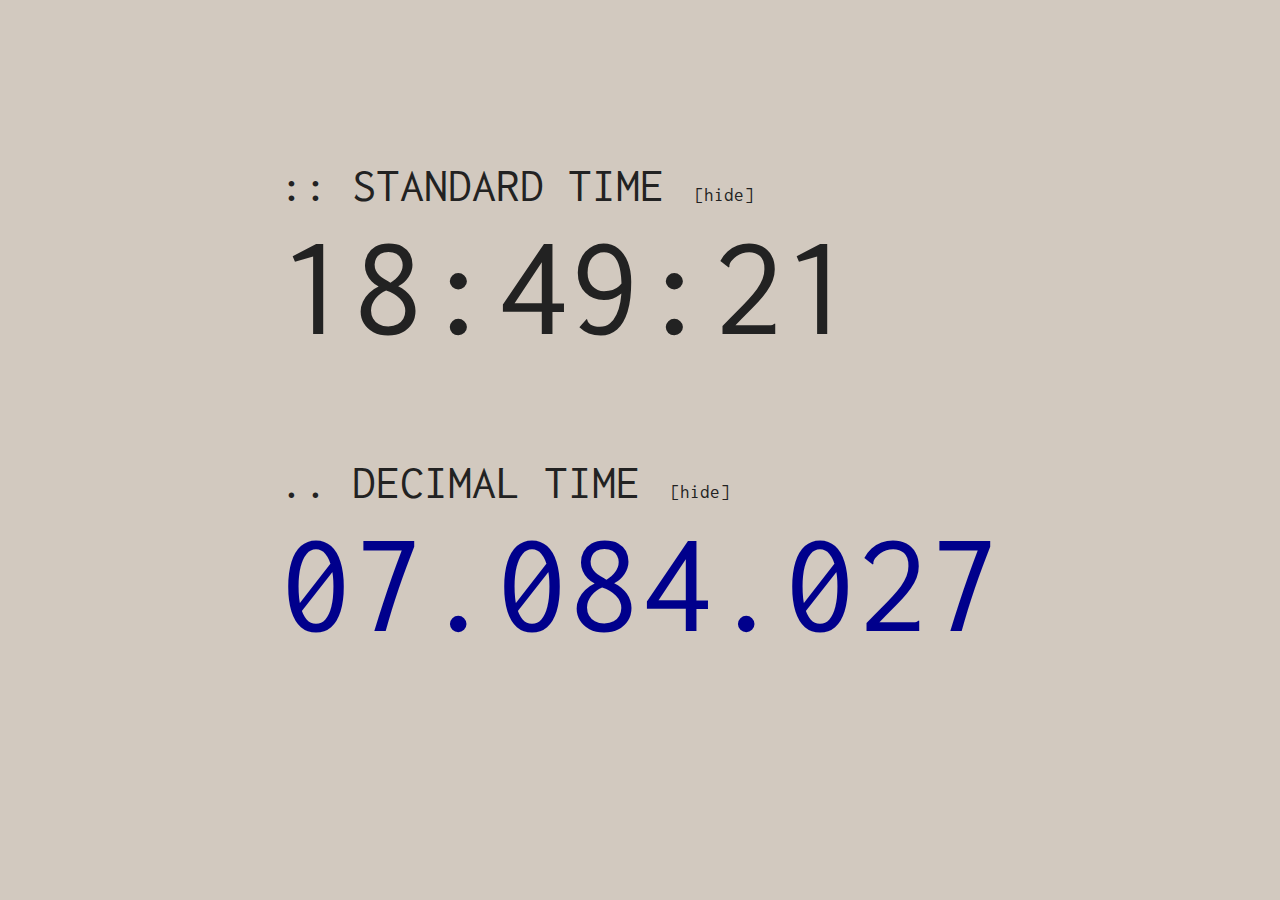
==== index.html @ 35bed472 "Initial commit" ====
<!DOCTYPE html>
<html>
  <head>
    <title>decimal</title>
    <meta charset="UTF-8">
    <meta name="viewport" content="width=device-width, initial-scale=1.0">
    <link rel="preconnect" href="https://fonts.googleapis.com">
    <link rel="preconnect" href="https://fonts.gstatic.com" crossorigin="">
    <link href="https://fonts.googleapis.com/css2?family=Inconsolata:wght@300&amp;display=swap" rel="stylesheet">
    <link href="styles.css" rel="stylesheet" type="text/css" media="all">
    <link rel="icon" type="image/x-icon" href="./favicon.png"> 
  </head>
  <body>
    <div class="clock-container">
      <div id="standard-clock">
        <span class="notation">::</span> <span class="label">STANDARD TIME</span> <button class="toggle" name="toggle-standard", onclick="toggleClock('standard-time', this)">[hide]</button>
        <div id="standard-time"></div>
      </div>
      <div id="decimal-clock">
        <span class="notation">..</span> <span class="label">DECIMAL TIME</span> <button class="toggle" name="toggle-decimal", onclick="toggleClock('decimal-time', this, showColor='rgb(0,0,140)')">[hide]</button>
        <div id="decimal-time"></div>
      </div>
    </div>
    <script>
      function updateStandardTime() {
        now = new Date();
        var hours = now.getHours();
        var minutes = now.getMinutes();
        var seconds = now.getSeconds();
        const newStnTime = ("00"+hours).slice(-2)+":"+("00"+minutes).slice(-2)+":"+("00"+seconds).slice(-2);
        const prevStnTime = document.getElementById("standard-time").innerHTML;
        if (newStnTime != prevStnTime) {
          document.getElementById("standard-time").innerHTML = newStnTime;
        }
      }

      function updateDecimalTime() {
        stnSecs = standardTimeToSeconds(new Date());
        decSecs = stnSecs * (100000 / 86400);
        decHrs = Math.floor(decSecs / 10000);
        decSecs = decSecs - 10000 * decHrs;
        decMins = Math.floor(decSecs / 100);
        decSecs = Math.floor(decSecs - 100 * decMins);
        const newDecTime = ("00"+decHrs).slice(-2)+"."+("000"+decMins).slice(-3)+"."+("000"+decSecs).slice(-3);
        const prevDecTime = document.getElementById("decimal-time").innerHTML;
        if (newDecTime != prevDecTime) {
          document.getElementById("decimal-time").innerHTML = newDecTime;
        }
      }

      function standardTimeToSeconds(ts) {
        var hours = ts.getHours();
        var minutes = ts.getMinutes();
        var seconds = ts.getSeconds() + ts.getMilliseconds()/1000;
        return (hours * 3600) + (minutes * 60) + seconds;
      }
      
      setInterval(function () {
        updateStandardTime();
        updateDecimalTime();
      }, 0);

      function toggleClock(clockId, caller, showColor="rgb(34, 34, 34)") {
        var clock = document.getElementById(clockId);
        if (clock.style.color === "rgb(210, 201, 191)") {
          clock.style.color = showColor;
          caller.innerHTML = "[hide]";
        } else {
          clock.style.color = "rgb(210, 201, 191)";
          caller.innerHTML = "[show]";
        }
      }
    </script>
  </body>
</html>
---- styles.css ----
html, body {
  font-family: 'Inconsolata', monospace;
  color: rgb(34, 34, 34);
  background-color: rgb(210, 201, 191);
  background-repeat: repeat;
}

#standard-clock {
  font-size: 3em;
  padding-bottom: 2em;
  display: block;
  color: rgb(34, 34, 34);
}

.label {
  font-size: 1em;
}

#standard-time {
  color: rgb(34, 34, 34);
  font-size: 3em;
}

#decimal-clock {
  font-size: 3em;
  display: block;
}

#decimal-time {
  font-size: 3em;
  color: rgb(0,0,140);
}

.notation {
  font-size: 1em;
}

.clock-container {
  display: flex;
  flex-flow: column wrap;
  align-items: flex-start;
  margin: auto;
  margin-top: 10em;
  max-width: 100%;
  padding-bottom: 20px;
  align-content: space-around;
  justify-content: center;
}

.toggle {
  font-size: 0.4em;
  color: rgb(34, 34, 34);
  margin: auto;
  border: none;
  background-color: transparent;
  cursor: pointer;
  user-select: none;
  outline: none;
  font-family: 'Inconsolata', monospace;
}

@media (max-width: 1000px) {
  .clock-container {
    max-width: 50%;
  }
  #standard-time {
    font-size: 2.2em;
  }
  #decimal-time {
    font-size: 2.2em;
  }
  .label {
    font-size: 0.8em;
  }
  .notation {
    font-size: 0.8em;
  }
}

@media (max-width: 800px) {
  .clock-container {
    max-width: 50%;
  }
  #standard-time {
    font-size: 2em;
  }
  #decimal-time {
    font-size: 2em;
  }
  .label {
    font-size: 0.7em;
  }
  .notation {
    font-size: 0.7em;
  }
}

@media (max-width: 600px) {
  .clock-container {
    max-width: 100%;
  }
  #standard-time {
    font-size: 1.8em;
  }
  #decimal-time {
    font-size: 1.8em;
  }
  .label {
    font-size: 0.6em;
  }
  .notation {
    font-size: 0.6em;
  }
}

@media (max-width: 400px) {
  .clock-container {
    max-width: 100%;
  }
  #standard-time {
    font-size: 1.2em;
  }
  #decimal-time {
    font-size: 1.2em;
  }
  .label {
    font-size: 0.5em;
  }
  .notation {
    font-size: 0.5em;
  }
  .toggle {
    font-size: 0.2em;
  }
}
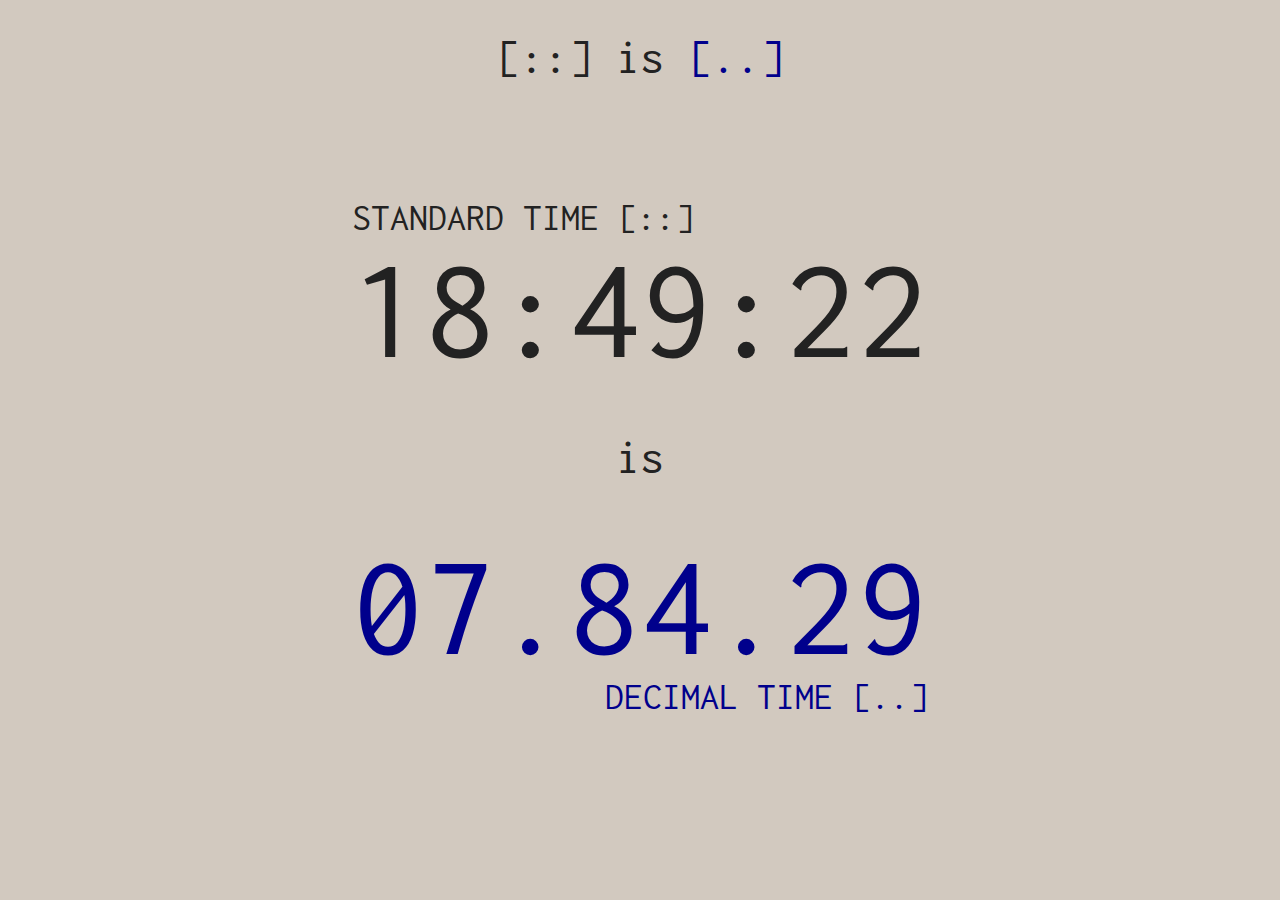
==== commit bff90aea: "Overhaul CSS" ====
--- a/index.html
+++ b/index.html
@@ -8,17 +8,21 @@
     <link rel="preconnect" href="https://fonts.gstatic.com" crossorigin="">
     <link href="https://fonts.googleapis.com/css2?family=Inconsolata:wght@300&amp;display=swap" rel="stylesheet">
     <link href="styles.css" rel="stylesheet" type="text/css" media="all">
-    <link rel="icon" type="image/x-icon" href="./favicon.png"> 
+    <link rel="icon" type="image/x-icon" href="./favicon.png">
   </head>
   <body>
-    <div class="clock-container">
-      <div id="standard-clock">
-        <span class="notation">::</span> <span class="label">STANDARD TIME</span> <button class="toggle" name="toggle-standard", onclick="toggleClock('standard-time', this)">[hide]</button>
-        <div id="standard-time"></div>
+    <div id="header-container">
+        <span style="color: rgb(34,34,34)">[::] is</span><span style="color: rgb(0,0,140)">&nbsp;[..]</span>
+    </div>
+    <div class="clocks-container">
+      <div id="stn-clock">
+        <span id="stn-label">STANDARD TIME [::]</span>
+        <div id="stn-time" class="time"></div>
       </div>
-      <div id="decimal-clock">
-        <span class="notation">..</span> <span class="label">DECIMAL TIME</span> <button class="toggle" name="toggle-decimal", onclick="toggleClock('decimal-time', this, showColor='rgb(0,0,140)')">[hide]</button>
-        <div id="decimal-time"></div>
+      <div id="divider">is</div>
+      <div id="dec-clock">
+        <div id="dec-time" class="time"></div>
+        <span id="dec-label">DECIMAL TIME [..]</span>
       </div>
     </div>
     <script>
@@ -28,9 +32,9 @@
         var minutes = now.getMinutes();
         var seconds = now.getSeconds();
         const newStnTime = ("00"+hours).slice(-2)+":"+("00"+minutes).slice(-2)+":"+("00"+seconds).slice(-2);
-        const prevStnTime = document.getElementById("standard-time").innerHTML;
+        const prevStnTime = document.getElementById("stn-time").innerHTML;
         if (newStnTime != prevStnTime) {
-          document.getElementById("standard-time").innerHTML = newStnTime;
+          document.getElementById("stn-time").innerHTML = newStnTime;
         }
       }
 
@@ -41,10 +45,10 @@
         decSecs = decSecs - 10000 * decHrs;
         decMins = Math.floor(decSecs / 100);
         decSecs = Math.floor(decSecs - 100 * decMins);
-        const newDecTime = ("00"+decHrs).slice(-2)+"."+("000"+decMins).slice(-3)+"."+("000"+decSecs).slice(-3);
-        const prevDecTime = document.getElementById("decimal-time").innerHTML;
+        const newDecTime = ("00"+decHrs).slice(-2)+"."+("00"+decMins).slice(-2)+"."+("00"+decSecs).slice(-2);
+        const prevDecTime = document.getElementById("dec-time").innerHTML;
         if (newDecTime != prevDecTime) {
-          document.getElementById("decimal-time").innerHTML = newDecTime;
+          document.getElementById("dec-time").innerHTML = newDecTime;
         }
       }
 
@@ -59,17 +63,6 @@
         updateStandardTime();
         updateDecimalTime();
       }, 0);
-
-      function toggleClock(clockId, caller, showColor="rgb(34, 34, 34)") {
-        var clock = document.getElementById(clockId);
-        if (clock.style.color === "rgb(210, 201, 191)") {
-          clock.style.color = showColor;
-          caller.innerHTML = "[hide]";
-        } else {
-          clock.style.color = "rgb(210, 201, 191)";
-          caller.innerHTML = "[show]";
-        }
-      }
     </script>
   </body>
 </html>--- a/styles.css
+++ b/styles.css
@@ -2,134 +2,137 @@
   font-family: 'Inconsolata', monospace;
   color: rgb(34, 34, 34);
   background-color: rgb(210, 201, 191);
-  background-repeat: repeat;
 }
 
-#standard-clock {
+#header-container {
+  display: flex;
+  flex-flow: row nowrap;
+  color: rgb(34, 34, 34);
   font-size: 3em;
-  padding-bottom: 2em;
-  display: block;
+  margin: auto;
+  max-width: fit-content;
+  padding-top: 0.5em;
+  padding-bottom: 2.5em;
+  align-items: center;
+  justify-content: center;
+  justify-items: space-between;
+}
+
+.clocks-container {
+  display: grid;
+  grid-template-rows: 1fr 0.2fr 1fr;
+  row-gap: 3em;
+  justify-content: space-between;
+  align-content: center;
+  justify-items: center;
+  margin: auto;
+  max-width: fit-content;
+}
+
+#stn-clock, #dec-clock {
+  display: grid;
+  grid-template-columns: 1fr;
+  grid-template-rows: 1fr;
+  justify-content: space-between;
+  align-content: stretch;
+  justify-items: center;
+  align-items: end;
+  font-size: 3em;
   color: rgb(34, 34, 34);
 }
 
-.label {
-  font-size: 1em;
-}
-
-#standard-time {
+.time {
+  grid-column: 1 / span 2;
   color: rgb(34, 34, 34);
   font-size: 3em;
 }
 
-#decimal-clock {
-  font-size: 3em;
-  display: block;
-}
-
-#decimal-time {
-  font-size: 3em;
+#dec-time {
   color: rgb(0,0,140);
 }
 
-.notation {
-  font-size: 1em;
+#stn-label, #dec-label {
+  font-size: 0.8em;
+  line-height: 0.8em;
+  grid-column: 1 / 1;
+  justify-self: start;
+  align-self: end;
 }
 
-.clock-container {
-  display: flex;
-  flex-flow: column wrap;
-  align-items: flex-start;
-  margin: auto;
-  margin-top: 10em;
-  max-width: 100%;
-  padding-bottom: 20px;
-  align-content: space-around;
-  justify-content: center;
+#dec-label {
+  font-size: 0.8em;
+  line-height: 0.8em;
+  grid-column: 1 / 1;
+  justify-self: end;
+  align-self: end;
+  color: rgb(0,0,140);
 }
 
-.toggle {
-  font-size: 0.4em;
+#divider {
+  font-size: 3em;
   color: rgb(34, 34, 34);
   margin: auto;
-  border: none;
-  background-color: transparent;
-  cursor: pointer;
-  user-select: none;
-  outline: none;
-  font-family: 'Inconsolata', monospace;
 }
 
+
+
+
 @media (max-width: 1000px) {
-  .clock-container {
-    max-width: 50%;
-  }
-  #standard-time {
+  #header-container {
     font-size: 2.2em;
   }
-  #decimal-time {
+  #stn-time, #dec-time {
     font-size: 2.2em;
   }
-  .label {
+  #stn-label, #dec-label {
     font-size: 0.8em;
   }
-  .notation {
-    font-size: 0.8em;
+  .divider {
+    font-size: 2.2em;
   }
 }
 
 @media (max-width: 800px) {
-  .clock-container {
-    max-width: 50%;
-  }
-  #standard-time {
+  #header-container {
     font-size: 2em;
   }
-  #decimal-time {
+  #stn-time, #dec-time {
     font-size: 2em;
   }
-  .label {
+  #stn-label, #dec-label {
     font-size: 0.7em;
   }
-  .notation {
-    font-size: 0.7em;
+  .divider {
+    font-size: 2em;
   }
 }
 
 @media (max-width: 600px) {
-  .clock-container {
-    max-width: 100%;
-  }
-  #standard-time {
+  #header-container {
     font-size: 1.8em;
   }
-  #decimal-time {
+  #stn-time, #dec-time {
     font-size: 1.8em;
   }
-  .label {
-    font-size: 0.6em;
+  #stn-label, #dec-label {
+    font-size: 0.7em;
   }
-  .notation {
-    font-size: 0.6em;
+  .divider {
+    font-size: 1.8em;
   }
 }
 
 @media (max-width: 400px) {
-  .clock-container {
-    max-width: 100%;
+  #header-container {
+    font-size: 1.7em;
   }
-  #standard-time {
-    font-size: 1.2em;
+  #stn-time, #dec-time {
+    font-size: 1.6em;
   }
-  #decimal-time {
-    font-size: 1.2em;
-  }
-  .label {
+  #stn-label, #dec-label {
     font-size: 0.5em;
   }
-  .notation {
-    font-size: 0.5em;
-  }
-  .toggle {
-    font-size: 0.2em;
+  .divider {
+    font-size: 1.6em;
   }
 }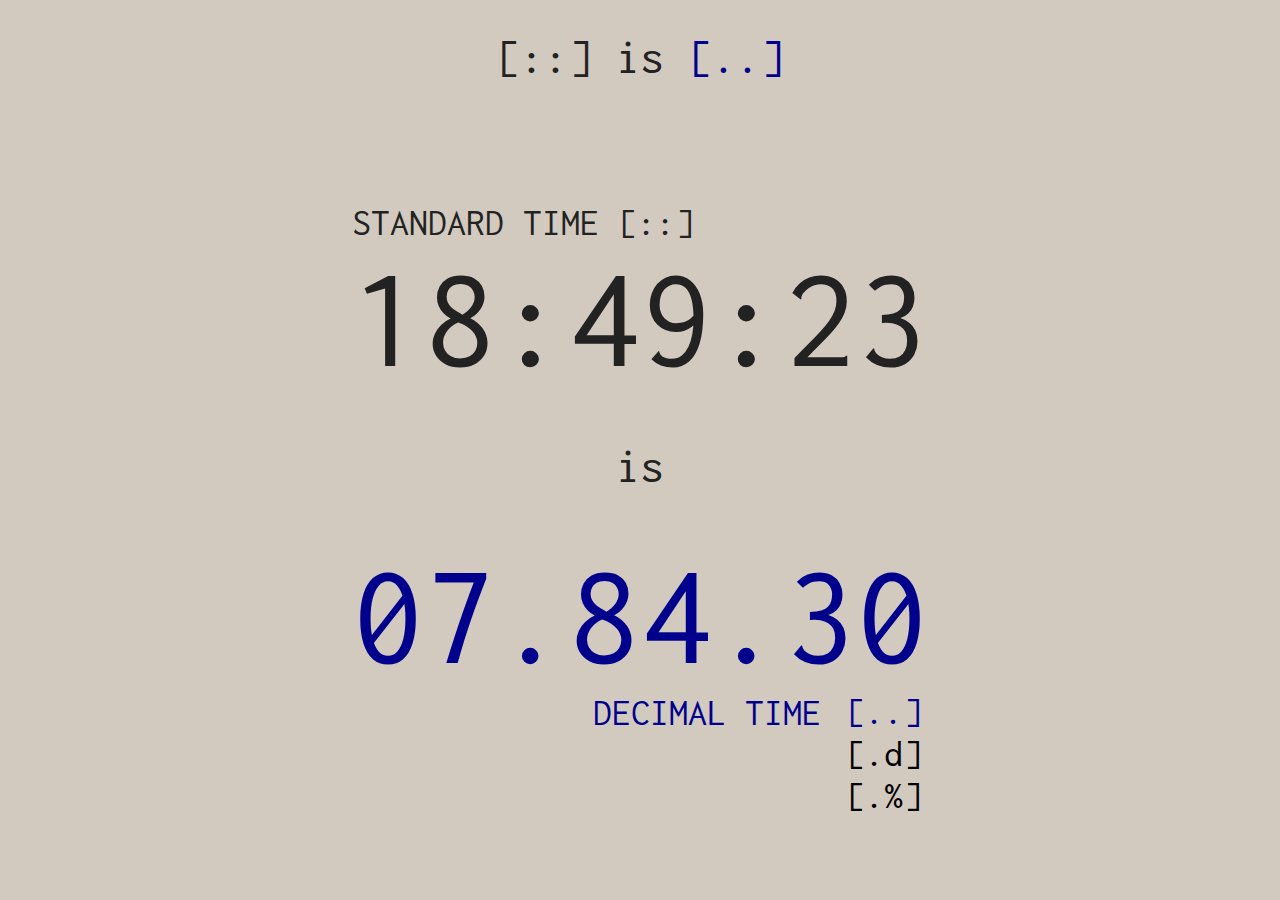
==== commit 7a5d2527: "Add buttons for different decimal time representations" ====
--- a/index.html
+++ b/index.html
@@ -1,18 +1,18 @@
 <!DOCTYPE html>
 <html>
   <head>
-    <title>decimal</title>
+    <title>standard is decimal</title>
     <meta charset="UTF-8">
     <meta name="viewport" content="width=device-width, initial-scale=1.0">
     <link rel="preconnect" href="https://fonts.googleapis.com">
     <link rel="preconnect" href="https://fonts.gstatic.com" crossorigin="">
     <link href="https://fonts.googleapis.com/css2?family=Inconsolata:wght@300&amp;display=swap" rel="stylesheet">
     <link href="styles.css" rel="stylesheet" type="text/css" media="all">
-    <link rel="icon" type="image/x-icon" href="./favicon.png">
+    <script src="clocks.js"></script>
   </head>
   <body>
     <div id="header-container">
-        <span style="color: rgb(34,34,34)">[::] is</span><span style="color: rgb(0,0,140)">&nbsp;[..]</span>
+        <span>[::] is</span><span id="title-symbol" style="color: rgb(0,0,140)">&nbsp;[..]</span>
     </div>
     <div class="clocks-container">
       <div id="stn-clock">
@@ -22,47 +22,44 @@
       <div id="divider">is</div>
       <div id="dec-clock">
         <div id="dec-time" class="time"></div>
-        <span id="dec-label">DECIMAL TIME [..]</span>
+        <span id="dec-label">DECIMAL TIME&nbsp;</span>
+        <button id="dec-btn" class="rep-btn">[..]</button>
+        <button id="frac-btn" class="rep-btn">[.d]</button>
+        <button id="perc-btn" class="rep-btn">[.%]</button>
       </div>
     </div>
-    <script>
-      function updateStandardTime() {
-        now = new Date();
-        var hours = now.getHours();
-        var minutes = now.getMinutes();
-        var seconds = now.getSeconds();
-        const newStnTime = ("00"+hours).slice(-2)+":"+("00"+minutes).slice(-2)+":"+("00"+seconds).slice(-2);
-        const prevStnTime = document.getElementById("stn-time").innerHTML;
-        if (newStnTime != prevStnTime) {
-          document.getElementById("stn-time").innerHTML = newStnTime;
-        }
-      }
+  </body>
+  <script>
+    var repType = "decimal";
 
-      function updateDecimalTime() {
-        stnSecs = standardTimeToSeconds(new Date());
-        decSecs = stnSecs * (100000 / 86400);
-        decHrs = Math.floor(decSecs / 10000);
-        decSecs = decSecs - 10000 * decHrs;
-        decMins = Math.floor(decSecs / 100);
-        decSecs = Math.floor(decSecs - 100 * decMins);
-        const newDecTime = ("00"+decHrs).slice(-2)+"."+("00"+decMins).slice(-2)+"."+("00"+decSecs).slice(-2);
-        const prevDecTime = document.getElementById("dec-time").innerHTML;
-        if (newDecTime != prevDecTime) {
-          document.getElementById("dec-time").innerHTML = newDecTime;
-        }
-      }
+    var titleSym = document.getElementById("title-symbol");
 
-      function standardTimeToSeconds(ts) {
-        var hours = ts.getHours();
-        var minutes = ts.getMinutes();
-        var seconds = ts.getSeconds() + ts.getMilliseconds()/1000;
-        return (hours * 3600) + (minutes * 60) + seconds;
-      }
-      
-      setInterval(function () {
-        updateStandardTime();
-        updateDecimalTime();
-      }, 0);
-    </script>
-  </body>
+    var decBtn = document.getElementById("dec-btn");
+    var fracBtn = document.getElementById("frac-btn");
+    var percBtn = document.getElementById("perc-btn");
+
+    decBtn.addEventListener("click", function () {
+      repType = "decimal";
+      decBtn.style.color = "rgb(0, 0, 140)";
+      fracBtn.style.color = "rgb(34, 34, 34)";
+      percBtn.style.color = "rgb(34, 34, 34)";
+      titleSym.innerHTML = "&nbsp[..]";
+    });
+
+    fracBtn.addEventListener("click", function () {
+      repType = "fraction";
+      fracBtn.style.color = "rgb(0, 0, 140)";
+      decBtn.style.color = "rgb(34, 34, 34)";
+      percBtn.style.color = "rgb(34, 34, 34)";
+      titleSym.innerHTML = "&nbsp[.d]";
+    });
+
+    percBtn.addEventListener("click", function () {
+      repType = "percent";
+      percBtn.style.color = "rgb(0, 0, 140)";
+      decBtn.style.color = "rgb(34, 34, 34)";
+      fracBtn.style.color = "rgb(34, 34, 34)";
+      titleSym.innerHTML = "&nbsp[.%]";
+    });
+  </script>
 </html>--- a/styles.css
+++ b/styles.css
@@ -7,7 +7,6 @@
 #header-container {
   display: flex;
   flex-flow: row nowrap;
-  color: rgb(34, 34, 34);
   font-size: 3em;
   margin: auto;
   max-width: fit-content;
@@ -19,9 +18,8 @@
 }
 
 .clocks-container {
-  display: grid;
-  grid-template-rows: 1fr 0.2fr 1fr;
-  row-gap: 3em;
+  display: flex;
+  flex-flow: column wrap;
   justify-content: space-between;
   align-content: center;
   justify-items: center;
@@ -29,8 +27,9 @@
   max-width: fit-content;
 }
 
-#stn-clock, #dec-clock {
+#stn-clock {
   display: grid;
+  grid-area: "standard";
   grid-template-columns: 1fr;
   grid-template-rows: 1fr;
   justify-content: space-between;
@@ -41,19 +40,63 @@
   color: rgb(34, 34, 34);
 }
 
+#dec-clock {
+  display: grid;
+  grid-area: "decimal";
+  grid-template-columns: 3fr auto;
+  grid-template-rows: auto auto;
+  justify-content: space-between;
+  align-content: stretch;
+  justify-items: center;
+  align-items: end;
+  font-size: 3em;
+  color: rgb(34, 34, 34);
+}
+
+#dec-btn {
+  grid-area: "decimal";
+  grid-column: 2 / 2;
+  grid-row: 2 / 2;
+  color: rgb(0,0,140);
+}
+
+.rep-btn {
+  font-family: inherit;
+  font-size: 0.8em;
+  background-color: transparent;
+  margin: 0px;
+  border: none;
+}
+.rep-btn:hover {
+  color: rgb(0,0,140);
+}
+
+#frac-btn {
+  grid-area: "decimal";
+  grid-column: 2 / 2;
+  grid-row: 3 / 3;
+}
+
+#perc-btn {
+  grid-area: "decimal";
+  grid-column: 2 / 2;
+  grid-row: 4 / 4;
+}
+
 .time {
   grid-column: 1 / span 2;
-  color: rgb(34, 34, 34);
+  /* color: rgb(34, 34, 34); */
   font-size: 3em;
 }
 
 #dec-time {
+  align-self: end;
+  justify-self: end;
   color: rgb(0,0,140);
 }
 
-#stn-label, #dec-label {
+#stn-label {
   font-size: 0.8em;
-  line-height: 0.8em;
   grid-column: 1 / 1;
   justify-self: start;
   align-self: end;
@@ -61,7 +104,6 @@
 
 #dec-label {
   font-size: 0.8em;
-  line-height: 0.8em;
   grid-column: 1 / 1;
   justify-self: end;
   align-self: end;
@@ -72,9 +114,9 @@
   font-size: 3em;
   color: rgb(34, 34, 34);
   margin: auto;
+  padding-top: 1em;
+  padding-bottom: 1em;
 }
-
-
 
 
 @media (max-width: 1000px) {
@@ -89,6 +131,9 @@
   }
   .divider {
     font-size: 2.2em;
+  }
+  .rep-btn {
+    font-size: 0.8em;
   }
 }
 
@@ -105,6 +150,9 @@
   .divider {
     font-size: 2em;
   }
+  .rep-btn {
+    font-size: 0.7em;
+  }
 }
 
 @media (max-width: 600px) {
@@ -119,6 +167,9 @@
   }
   .divider {
     font-size: 1.8em;
+  }
+  .rep-btn {
+    font-size: 0.7em;
   }
 }
 
@@ -135,4 +186,7 @@
   .divider {
     font-size: 1.6em;
   }
+  .rep-btn {
+    font-size: 0.5em;
+  }
 }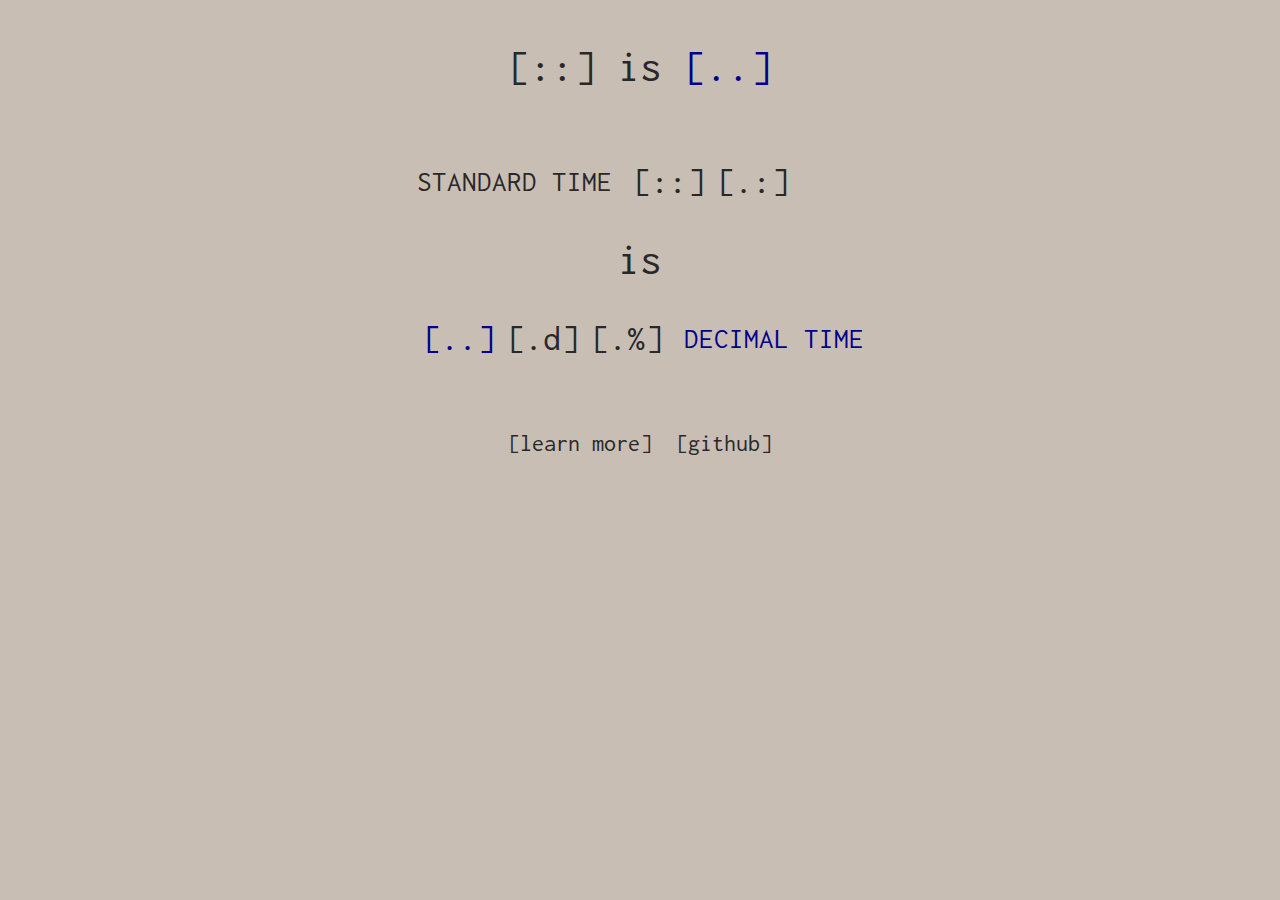
==== commit 3f415331: "Update index.html" ====
--- a/index.html
+++ b/index.html
@@ -1,65 +1,90 @@
 <!DOCTYPE html>
 <html>
   <head>
-    <title>standard is decimal</title>
+    <title>decimal</title>
     <meta charset="UTF-8">
     <meta name="viewport" content="width=device-width, initial-scale=1.0">
     <link rel="preconnect" href="https://fonts.googleapis.com">
     <link rel="preconnect" href="https://fonts.gstatic.com" crossorigin="">
     <link href="https://fonts.googleapis.com/css2?family=Inconsolata:wght@300&amp;display=swap" rel="stylesheet">
     <link href="styles.css" rel="stylesheet" type="text/css" media="all">
-    <script src="clocks.js"></script>
+    <script src="clock.js"></script>
   </head>
   <body>
     <div id="header-container">
-        <span>[::] is</span><span id="title-symbol" style="color: rgb(0,0,140)">&nbsp;[..]</span>
+        <span id="stn-title-symbol">[::]&nbsp;</span>is<span id="dec-title-symbol">&nbsp;[..]</span>
     </div>
-    <div class="clocks-container">
-      <div id="stn-clock">
-        <span id="stn-label">STANDARD TIME [::]</span>
+    <div id="clocks-container">
+      <div id="stn-clock" class="clock">
+        <span id="stn-label" class="label">STANDARD TIME&nbsp;</span>
+        <button id="twofour-hr-btn" class="rep-btn">[::]</button>
+        <button id="twelve-hr-btn" class="rep-btn">[.:]</button>
+        <span id="am-pm"></span>
         <div id="stn-time" class="time"></div>
       </div>
       <div id="divider">is</div>
-      <div id="dec-clock">
+      <div id="dec-clock" class="clock">
         <div id="dec-time" class="time"></div>
-        <span id="dec-label">DECIMAL TIME&nbsp;</span>
-        <button id="dec-btn" class="rep-btn">[..]</button>
+        <button id="def-btn" class="rep-btn" style="color: rgb(0, 0, 140);">[..]</button>
         <button id="frac-btn" class="rep-btn">[.d]</button>
         <button id="perc-btn" class="rep-btn">[.%]</button>
+        <span id="dec-label" class="label">&nbsp;DECIMAL TIME</span>
       </div>
     </div>
+    <div id="links-container">
+      <a href="https://en.wikipedia.org/wiki/Decimal_time" target="_blank">[learn more]</a>&nbsp;&nbsp;
+      <a href="https://github.com/tome-slap/decimal" target="_blank">[github]</a></span>
+    </div>
+    <script>
+      var stnType = 24;
+      var decType = "default";
+
+      var stnTitleSym = document.getElementById("stn-title-symbol");
+      var decTitleSym = document.getElementById("dec-title-symbol");
+
+      var twoFourHrBtn = document.getElementById("twofour-hr-btn");
+      var twelveHrBtn = document.getElementById("twelve-hr-btn");
+      var amPmSpan = document.getElementById("am-pm");
+      
+      var defBtn = document.getElementById("def-btn");
+      var fracBtn = document.getElementById("frac-btn");
+      var percBtn = document.getElementById("perc-btn");
+
+      twoFourHrBtn.addEventListener("click", function () {
+        stnType = 24;
+        amPmSpan.style.visibility = "hidden";
+        stnTitleSym.innerHTML = "[::]&nbsp;";
+      });
+
+      twelveHrBtn.addEventListener("click", function () {
+        stnType = 12;
+        amPmSpan.style.visibility = "visible";
+        stnTitleSym.innerHTML = "[.:]&nbsp;";
+      });
+
+      defBtn.addEventListener("click", function () {
+        decType = "default";
+        defBtn.style.color = "rgb(0, 0, 140)";
+        fracBtn.style.color = "rgb(40, 40, 40)";
+        percBtn.style.color = "rgb(40, 40, 40)";
+        decTitleSym.innerHTML = "&nbsp;[..]";
+      });
+
+      fracBtn.addEventListener("click", function () {
+        decType = "fraction";
+        fracBtn.style.color = "rgb(0, 0, 140)";
+        defBtn.style.color = "rgb(40, 40, 40)";
+        percBtn.style.color = "rgb(40, 40, 40)";
+        decTitleSym.innerHTML = "&nbsp;[.d]";
+      });
+
+      percBtn.addEventListener("click", function () {
+        decType = "percent";
+        percBtn.style.color = "rgb(0, 0, 140)";
+        defBtn.style.color = "rgb(40, 40, 40)";
+        fracBtn.style.color = "rgb(40, 40, 40)";
+        decTitleSym.innerHTML = "&nbsp;[.%]";
+      });
+    </script>
   </body>
-  <script>
-    var repType = "decimal";
-
-    var titleSym = document.getElementById("title-symbol");
-
-    var decBtn = document.getElementById("dec-btn");
-    var fracBtn = document.getElementById("frac-btn");
-    var percBtn = document.getElementById("perc-btn");
-
-    decBtn.addEventListener("click", function () {
-      repType = "decimal";
-      decBtn.style.color = "rgb(0, 0, 140)";
-      fracBtn.style.color = "rgb(34, 34, 34)";
-      percBtn.style.color = "rgb(34, 34, 34)";
-      titleSym.innerHTML = "&nbsp[..]";
-    });
-
-    fracBtn.addEventListener("click", function () {
-      repType = "fraction";
-      fracBtn.style.color = "rgb(0, 0, 140)";
-      decBtn.style.color = "rgb(34, 34, 34)";
-      percBtn.style.color = "rgb(34, 34, 34)";
-      titleSym.innerHTML = "&nbsp[.d]";
-    });
-
-    percBtn.addEventListener("click", function () {
-      repType = "percent";
-      percBtn.style.color = "rgb(0, 0, 140)";
-      decBtn.style.color = "rgb(34, 34, 34)";
-      fracBtn.style.color = "rgb(34, 34, 34)";
-      titleSym.innerHTML = "&nbsp[.%]";
-    });
-  </script>
 </html>--- a/styles.css
+++ b/styles.css
@@ -1,192 +1,170 @@
 html, body {
   font-family: 'Inconsolata', monospace;
-  color: rgb(34, 34, 34);
-  background-color: rgb(210, 201, 191);
+  font-size: 24px;
+  color: rgb(40, 40, 40);
+  background-color: rgb(200, 190, 180);
 }
 
 #header-container {
   display: flex;
   flex-flow: row nowrap;
-  font-size: 3em;
+  font-size: 1.8rem;
   margin: auto;
   max-width: fit-content;
-  padding-top: 0.5em;
-  padding-bottom: 2.5em;
-  align-items: center;
-  justify-content: center;
-  justify-items: space-between;
+  padding-top: 1.5rem;
+  padding-bottom: 3rem;
 }
 
-.clocks-container {
+#dec-title-symbol {
+  color: rgb(0, 0, 140);
+}
+
+#clocks-container {
   display: flex;
-  flex-flow: column wrap;
-  justify-content: space-between;
-  align-content: center;
-  justify-items: center;
+  flex-flow: column nowrap;
   margin: auto;
   max-width: fit-content;
+  place-content: center space-between;
 }
 
+.clock {
+  display: grid;
+}
 #stn-clock {
-  display: grid;
-  grid-area: "standard";
-  grid-template-columns: 1fr;
-  grid-template-rows: 1fr;
-  justify-content: space-between;
-  align-content: stretch;
-  justify-items: center;
-  align-items: end;
-  font-size: 3em;
-  color: rgb(34, 34, 34);
+  grid-template: 1fr / auto auto auto 1fr;
+}
+#dec-clock {
+  grid-template: 1fr / 1fr auto auto auto;
 }
 
-#dec-clock {
-  display: grid;
-  grid-area: "decimal";
-  grid-template-columns: 3fr auto;
-  grid-template-rows: auto auto;
-  justify-content: space-between;
-  align-content: stretch;
-  justify-items: center;
-  align-items: end;
-  font-size: 3em;
-  color: rgb(34, 34, 34);
+.time {
+  font-size: 5rem;
+}
+#stn-time {
+  grid-row: 2 / 2;
+  grid-column: 1 / span 4;
+  place-self: start;
+}
+#dec-time {
+  grid-column: 1 / span 4;
+  color: rgb(0, 0, 140);
+  place-self: start end;
+}
+
+.label {
+  font-size: 1.2rem;
+}
+#stn-label {
+  grid-row: 1 / 1;
+  grid-column: 1 / 1;
+  place-self: center start;
+}
+#dec-label {
+  grid-row: 2 / 2;
+  grid-column: 4 / 4;
+  color: rgb(0, 0, 140);
+  place-self: center end;
+}
+
+.rep-btn {
+  font-size: 1.5rem;
+  font-family: inherit;
+  color: rgb(40, 40, 40);
+  background-color: transparent;
+  border: none;
+  place-self: end;
+  margin: 0px;
+}
+.rep-btn:hover {
+  color: rgb(0, 0, 140);
+}
+
+#twofour-hr-btn {
+  grid-row: 1 / 1;
+  grid-column: 2 / 2;
+  place-self: start;
+}
+#twelve-hr-btn {
+  grid-row: 1 / 1;
+  grid-column: 3 / 3;
+  place-self: start;
+}
+#am-pm {
+  grid-row: 1 / 1;
+  grid-column: 4 / 4;
+  font-size: 1.3rem;
+  place-self: end;
+  visibility: hidden;
 }
 
 #dec-btn {
-  grid-area: "decimal";
+  grid-column: 1 / 1;
+}
+#frac-btn {
   grid-column: 2 / 2;
-  grid-row: 2 / 2;
-  color: rgb(0,0,140);
 }
-
-.rep-btn {
-  font-family: inherit;
-  font-size: 0.8em;
-  background-color: transparent;
-  margin: 0px;
-  border: none;
-}
-.rep-btn:hover {
-  color: rgb(0,0,140);
-}
-
-#frac-btn {
-  grid-area: "decimal";
-  grid-column: 2 / 2;
-  grid-row: 3 / 3;
-}
-
 #perc-btn {
-  grid-area: "decimal";
-  grid-column: 2 / 2;
-  grid-row: 4 / 4;
-}
-
-.time {
-  grid-column: 1 / span 2;
-  /* color: rgb(34, 34, 34); */
-  font-size: 3em;
-}
-
-#dec-time {
-  align-self: end;
-  justify-self: end;
-  color: rgb(0,0,140);
-}
-
-#stn-label {
-  font-size: 0.8em;
-  grid-column: 1 / 1;
-  justify-self: start;
-  align-self: end;
-}
-
-#dec-label {
-  font-size: 0.8em;
-  grid-column: 1 / 1;
-  justify-self: end;
-  align-self: end;
-  color: rgb(0,0,140);
+  grid-column: 3 / 3;
 }
 
 #divider {
-  font-size: 3em;
-  color: rgb(34, 34, 34);
+  font-size: 1.8rem;
   margin: auto;
-  padding-top: 1em;
-  padding-bottom: 1em;
+  padding-top: 1.5rem;
+  padding-bottom: 1.5rem;
 }
 
+#links-container {
+  display: flex;
+  flex-flow: row nowrap;
+  font-size: 1rem;
+  margin: auto;
+  max-width: fit-content;
+  padding-top: 3rem;
+}
+
+a {
+  font-style: normal;
+  text-align: center;
+  color:rgb(40, 40, 40);
+}
+a:link {
+  text-decoration: none;
+}
+a:visited {
+  text-decoration: none;
+}
+a:hover {
+  text-decoration: none;
+  color: rgb(0, 0, 140);
+}
+a:visited {
+  text-decoration: none;
+}
+a:visited {
+  text-decoration: none;
+}
 
 @media (max-width: 1000px) {
-  #header-container {
-    font-size: 2.2em;
-  }
-  #stn-time, #dec-time {
-    font-size: 2.2em;
-  }
-  #stn-label, #dec-label {
-    font-size: 0.8em;
-  }
-  .divider {
-    font-size: 2.2em;
-  }
-  .rep-btn {
-    font-size: 0.8em;
+  html {
+    font-size: 20px;
   }
 }
 
 @media (max-width: 800px) {
-  #header-container {
-    font-size: 2em;
-  }
-  #stn-time, #dec-time {
-    font-size: 2em;
-  }
-  #stn-label, #dec-label {
-    font-size: 0.7em;
-  }
-  .divider {
-    font-size: 2em;
-  }
-  .rep-btn {
-    font-size: 0.7em;
+  html {
+    font-size: 18px;
   }
 }
 
 @media (max-width: 600px) {
-  #header-container {
-    font-size: 1.8em;
-  }
-  #stn-time, #dec-time {
-    font-size: 1.8em;
-  }
-  #stn-label, #dec-label {
-    font-size: 0.7em;
-  }
-  .divider {
-    font-size: 1.8em;
-  }
-  .rep-btn {
-    font-size: 0.7em;
+  html {
+    font-size: 14px;
   }
 }
 
 @media (max-width: 400px) {
-  #header-container {
-    font-size: 1.7em;
+  html {
+    font-size: 12px;
   }
-  #stn-time, #dec-time {
-    font-size: 1.6em;
-  }
-  #stn-label, #dec-label {
-    font-size: 0.5em;
-  }
-  .divider {
-    font-size: 1.6em;
-  }
-  .rep-btn {
-    font-size: 0.5em;
-  }
-}+}
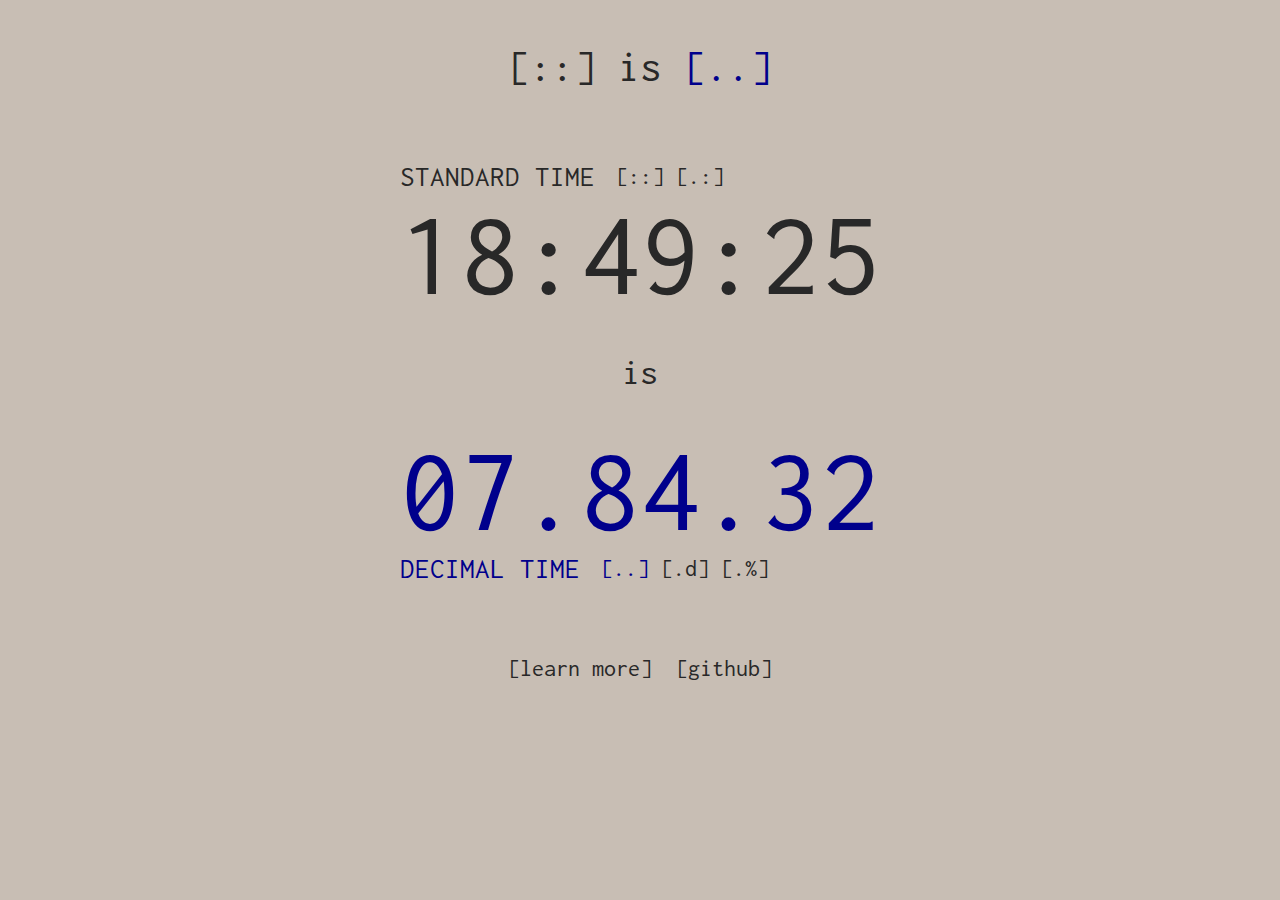
==== commit bb9591e3: "Separate button line from the clocks" ====
--- a/index.html
+++ b/index.html
@@ -14,22 +14,22 @@
     <div id="header-container">
         <span id="stn-title-symbol">[::]&nbsp;</span>is<span id="dec-title-symbol">&nbsp;[..]</span>
     </div>
-    <div id="clocks-container">
-      <div id="stn-clock" class="clock">
+    <div id="content-container">
+      <div id="stn-btns" class="btn-container">
         <span id="stn-label" class="label">STANDARD TIME&nbsp;</span>
         <button id="twofour-hr-btn" class="rep-btn">[::]</button>
         <button id="twelve-hr-btn" class="rep-btn">[.:]</button>
         <span id="am-pm"></span>
-        <div id="stn-time" class="time"></div>
       </div>
+      <div id="stn-clock" class="clock"></div> 
       <div id="divider">is</div>
-      <div id="dec-clock" class="clock">
-        <div id="dec-time" class="time"></div>
+      <div id="dec-clock" class="clock"></div>
+      <div id="dec-btns" class="btn-container">
         <button id="def-btn" class="rep-btn" style="color: rgb(0, 0, 140);">[..]</button>
         <button id="frac-btn" class="rep-btn">[.d]</button>
         <button id="perc-btn" class="rep-btn">[.%]</button>
-        <span id="dec-label" class="label">&nbsp;DECIMAL TIME</span>
-      </div>
+        <span id="dec-label" class="label">DECIMAL TIME&nbsp;</span>
+      </div>       
     </div>
     <div id="links-container">
       <a href="https://en.wikipedia.org/wiki/Decimal_time" target="_blank">[learn more]</a>&nbsp;&nbsp;
--- a/styles.css
+++ b/styles.css
@@ -10,7 +10,7 @@
   flex-flow: row nowrap;
   font-size: 1.8rem;
   margin: auto;
-  max-width: fit-content;
+  max-width: max-content;
   padding-top: 1.5rem;
   padding-bottom: 3rem;
 }
@@ -19,97 +19,92 @@
   color: rgb(0, 0, 140);
 }
 
-#clocks-container {
+#content-container {
   display: flex;
   flex-flow: column nowrap;
   margin: auto;
-  max-width: fit-content;
+  max-width: max-content;
   place-content: center space-between;
 }
 
 .clock {
-  display: grid;
+  font-size: 5rem;
+  padding: 0px;
 }
 #stn-clock {
-  grid-template: 1fr / auto auto auto 1fr;
+  text-align: start;
 }
 #dec-clock {
-  grid-template: 1fr / 1fr auto auto auto;
-}
-
-.time {
-  font-size: 5rem;
-}
-#stn-time {
-  grid-row: 2 / 2;
-  grid-column: 1 / span 4;
-  place-self: start;
-}
-#dec-time {
-  grid-column: 1 / span 4;
+  text-align: start;
   color: rgb(0, 0, 140);
-  place-self: start end;
 }
 
 .label {
   font-size: 1.2rem;
+  grid-column: 1 / 1;
+  grid-row: 1 / 1;
 }
 #stn-label {
-  grid-row: 1 / 1;
-  grid-column: 1 / 1;
-  place-self: center start;
+  place-self: end;
 }
 #dec-label {
-  grid-row: 2 / 2;
-  grid-column: 4 / 4;
+  place-self: start;
   color: rgb(0, 0, 140);
-  place-self: center end;
+}
+
+.btn-container {
+  display: grid;
+}
+#stn-btns {
+  grid-template-columns: auto auto auto 1fr;
+  place-self: end center;
+  width: 100%;
+}
+#dec-btns {
+  grid-template-columns: auto auto auto auto;
+  place-self: start center;
 }
 
 .rep-btn {
-  font-size: 1.5rem;
+  grid-row: 1 / 1;
   font-family: inherit;
-  color: rgb(40, 40, 40);
+  font-size: 1rem;
+  place-self: center end;
   background-color: transparent;
   border: none;
-  place-self: end;
-  margin: 0px;
+  color: rgb(40, 40, 40);
 }
 .rep-btn:hover {
   color: rgb(0, 0, 140);
 }
 
 #twofour-hr-btn {
-  grid-row: 1 / 1;
   grid-column: 2 / 2;
-  place-self: start;
 }
 #twelve-hr-btn {
-  grid-row: 1 / 1;
   grid-column: 3 / 3;
-  place-self: start;
 }
 #am-pm {
-  grid-row: 1 / 1;
   grid-column: 4 / 4;
-  font-size: 1.3rem;
+  font-size: 1rem;
   place-self: end;
   visibility: hidden;
 }
 
 #dec-btn {
-  grid-column: 1 / 1;
+  grid-column: 2 / 2;
 }
 #frac-btn {
-  grid-column: 2 / 2;
+  grid-column: 3 / 3;
 }
 #perc-btn {
-  grid-column: 3 / 3;
+  grid-column: 4 / 4;
 }
 
 #divider {
-  font-size: 1.8rem;
+  font-size: 1.5rem;
   margin: auto;
+  place-self: center;
   padding-top: 1.5rem;
   padding-bottom: 1.5rem;
 }
@@ -119,7 +114,7 @@
   flex-flow: row nowrap;
   font-size: 1rem;
   margin: auto;
-  max-width: fit-content;
+  max-width: max-content;
   padding-top: 3rem;
 }
 
